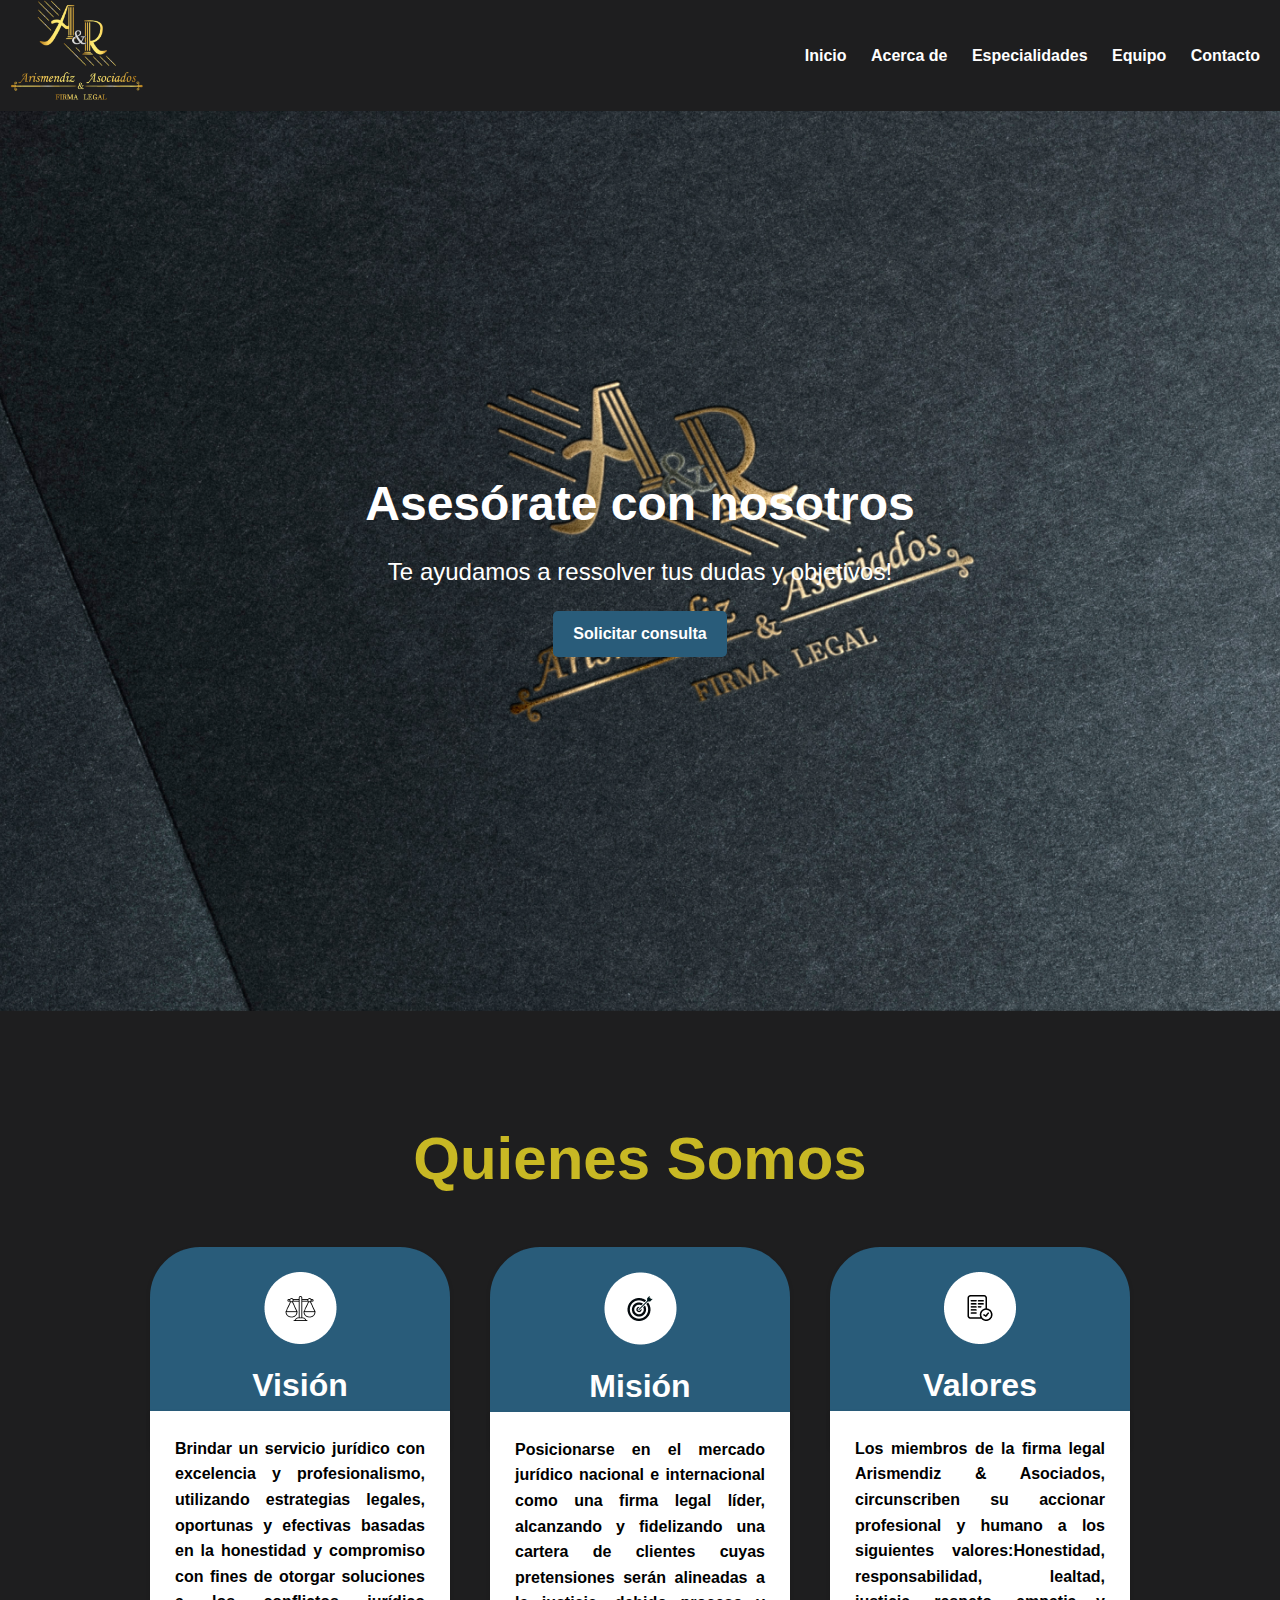
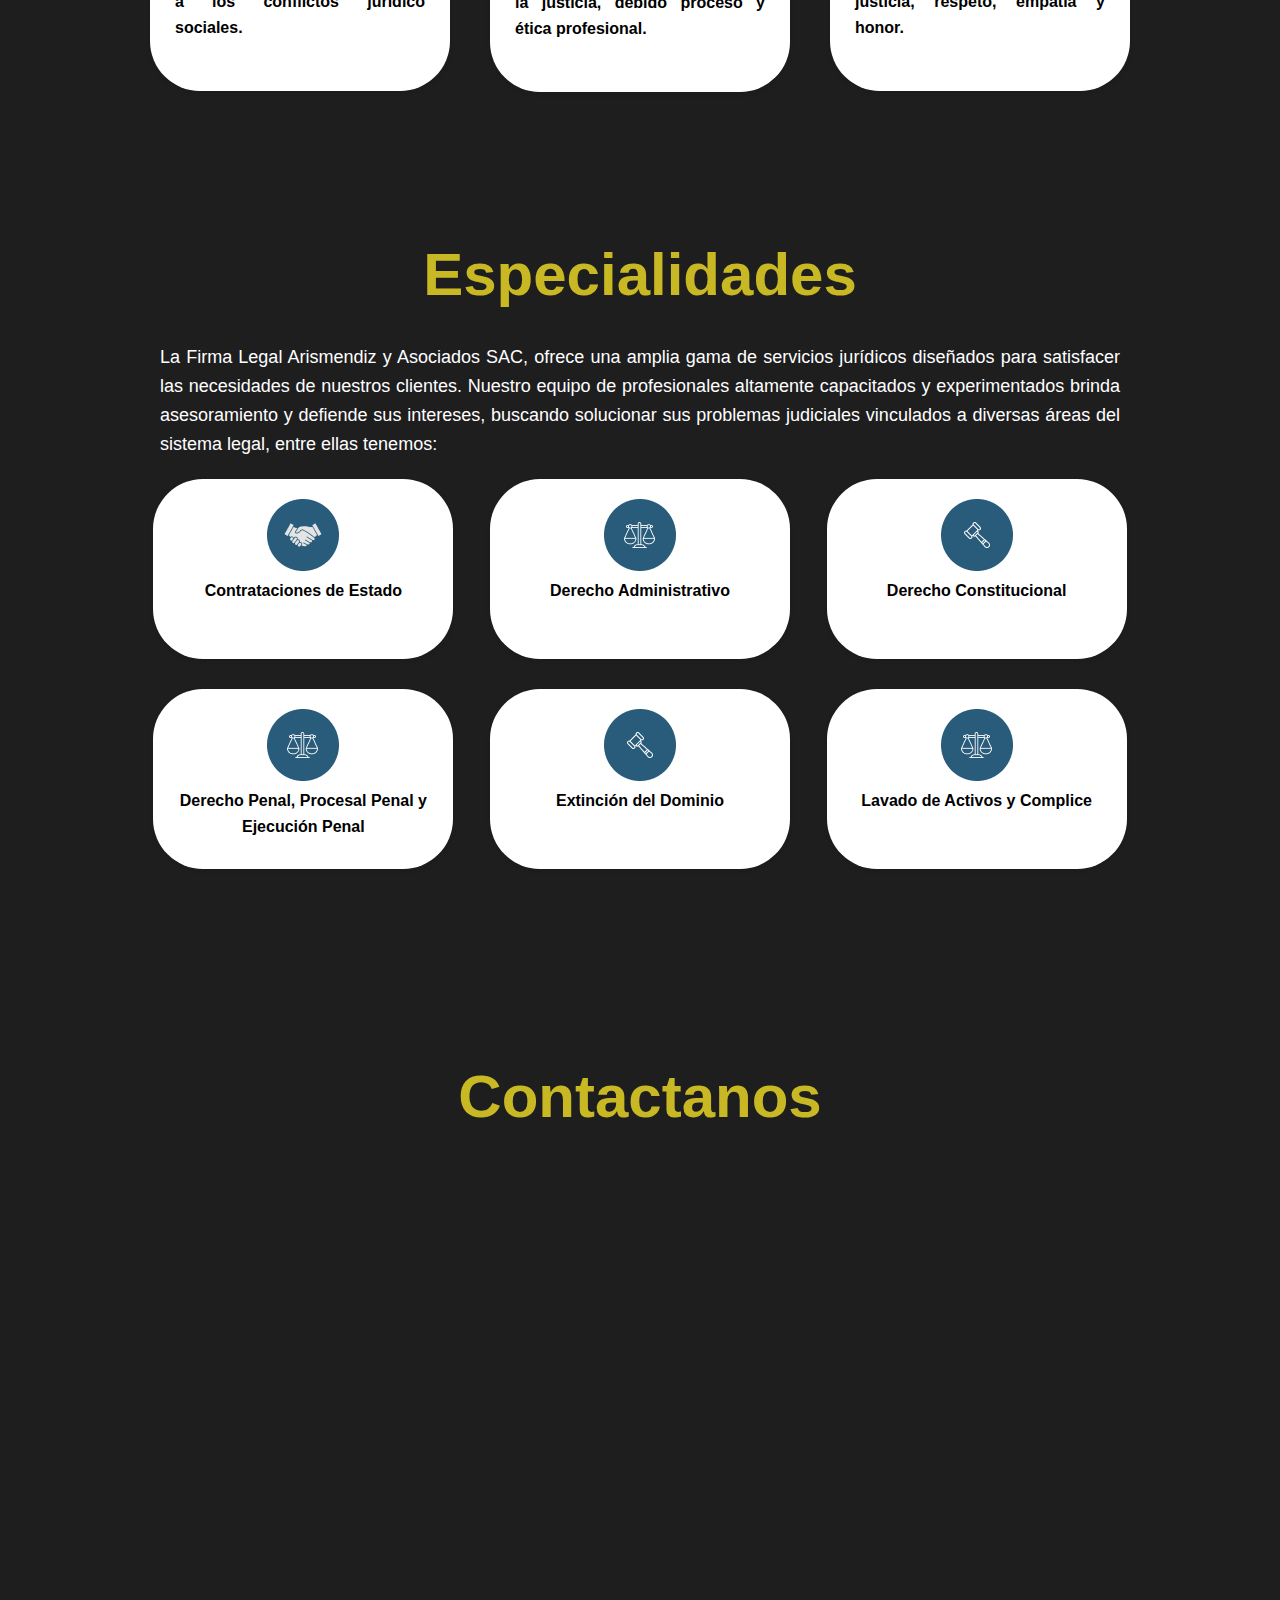
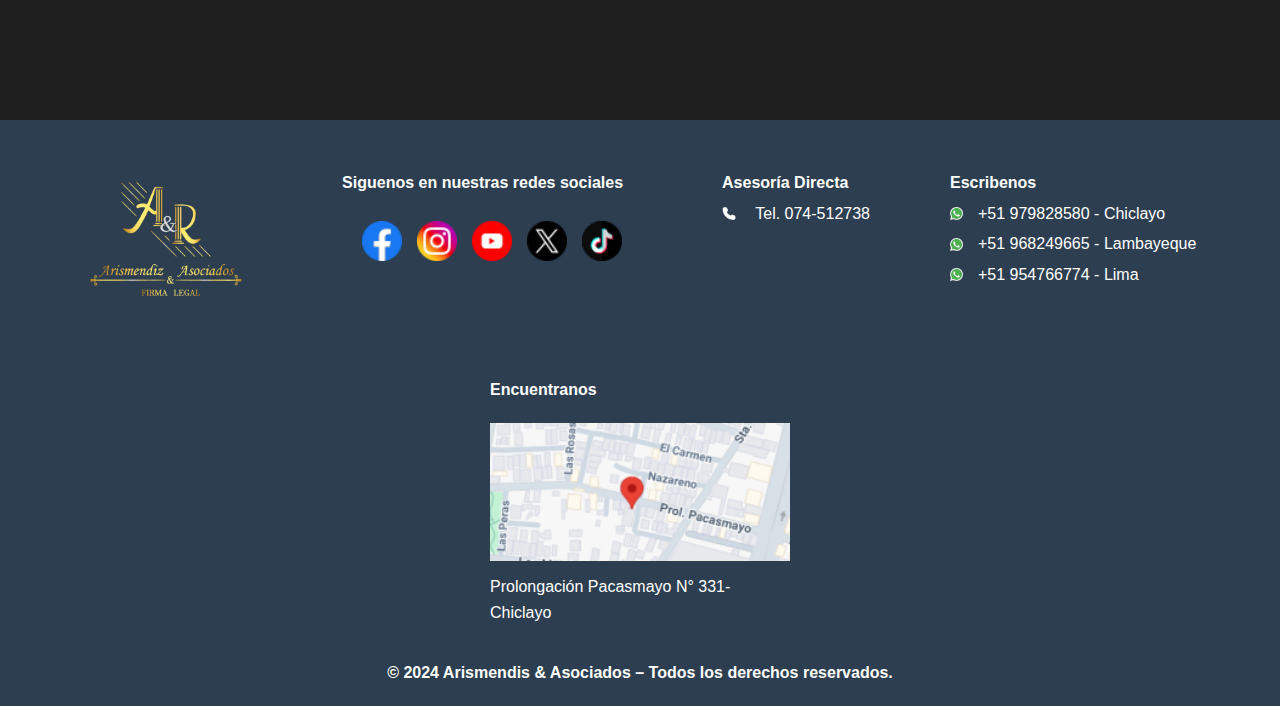
==== index.html @ 036eafca "Add files via upload" ====
<!DOCTYPE html>
<html lang="es">
<head>

    <meta charset="UTF-8">
    <meta name="viewport" content="width=device-width, initial-scale=1.0">
    <title>Arismendis y Asociados</title>

    <link rel="stylesheet" href="css/header.css">
    <link rel="stylesheet" href="css/styles.css">
    <link rel="stylesheet" href="css/body.css">
    <link rel="stylesheet" href="css/acerca.css">
    <link rel="stylesheet" href="css/especialidades.css">
    <link rel="stylesheet" href="css/contactanos.css">
    <link rel="stylesheet" href="css/equipo.css">
    <link rel="stylesheet" href="css/footer.css">

</head>



<body>

    <script src="js/model.js"></script>
    <script src="js/formulario.js"></script>



    <!-- Header -->
    <header>
        <div class="logo">
            <a href="Index.html#inicio"> <img src="Images/Logo2.png" alt="Logo"></a>
        </div>
        
        <nav class="navbar">

            <ul class="ul_links">

                <li class="li_links"><a href="#inicio">Inicio</a></li>
                <li class="li_links"><a href="acerca.html">Acerca de</a></li>
                <li class="li_links"><a href="especialidades.html">Especialidades</a></li>
                <li class="li_links"><a href="equipo.html">Equipo</a></li>
                <li class="li_links"><a href="contactanos.html">Contacto</a></li>

            </ul>

        </nav>

        
        <input type="checkbox" id="btnMenu">
        <label for="btnMenu" class="lblMenu">
            <span id="spn1"></span>
            <span id="spn2"></span>
            <span id="spn3"></span>
        </label>

    </header>



    <!-- Sección Inicio -->
    <section id="inicio" class="hero">
        <h1>Asesórate con nosotros</h1>
        <p>Te ayudamos a ressolver tus dudas y objetivos!</p>
        <a href="#contacto" class="btn">Solicitar consulta</a>
    </section>




  <!-- Sección Acerca de Nosotros -->
  <section id="acerca">

    <div class="Acerca-titulo"> 
        <h1>Quienes Somos</h1>
    </div>

    <div class="Acerca-grid-01">
            
        <div class="Acerca-item-01">
            <h1><img src="Images/vision.png"> <br> Visión</h1>
            
            <div class="Acerca-item-02">
                <p>Brindar un servicio jurídico con excelencia y profesionalismo, 
                    utilizando estrategias legales, oportunas y efectivas basadas 
                    en la honestidad y compromiso con fines de otorgar soluciones a 
                    los conflictos jurídico sociales.</p>
            </div>

        </div>

        <div class="Acerca-item-01">
            <h1><img src="Images/mision.png"><br> Misión</h1>

            <div class="Acerca-item-02">
                <p>Posicionarse en el mercado jurídico nacional e internacional 
                    como una firma legal líder, alcanzando y fidelizando una cartera 
                    de clientes cuyas pretensiones serán alineadas a la justicia, 
                    debido proceso y ética profesional.</p>
            </div>
            
        </div>

        <div class="Acerca-item-01">
            <h1><img src="Images/valores.png"><br> Valores</h1>

            <div class="Acerca-item-02">
                <p>Los miembros de la firma legal Arismendiz & Asociados, circunscriben 
                    su accionar profesional y humano a los siguientes valores:Honestidad,
                    responsabilidad, lealtad, justicia, respeto, empatia y honor.</p>
            </div>
            
        </div>
        
 


    
</section>



 <!-- Sección Especialidades  -->
 <section id="Especialidades" class="Especialidades">
    <div class="Especialidades-titulo"> 
        <h1>Especialidades</h1>
    </div>

        <div class="Especialidades-parrafo">
            <p>La Firma Legal Arismendiz y Asociados SAC, ofrece una amplia gama de servicios jurídicos diseñados para satisfacer las necesidades
                de nuestros clientes. Nuestro equipo de profesionales altamente capacitados y experimentados brinda asesoramiento y defiende sus 
                intereses, buscando solucionar sus problemas judiciales vinculados a diversas áreas del sistema legal, entre ellas tenemos:</p>
        </div>

        <div class="Especialidades-grid-01">
            
        <div class="Especialidades-item">
            <p><img src="Images/manos.png"> <br> Contrataciones de Estado</p>
        </div>

        <div class="Especialidades-item">
            <p><img src="Images/balanza.png"><br> Derecho Administrativo</p>
        </div>

        <div class="Especialidades-item">
            <p><img src="Images/maza.png"><br> Derecho Constitucional</p>
        </div>

        <div class="Especialidades-item">
            <p><img src="Images/balanza.png"><br> Derecho Penal, Procesal Penal y Ejecución Penal</p>
        </div>

        <div class="Especialidades-item">
            <p><img src="Images/maza.png"><br> Extinción del Dominio</p>
        </div>

        <div class="Especialidades-item">
            <p><img src="Images/balanza.png"><br> Lavado de Activos y Complice</p>
        </div>

        </div>
    
    </div>
    </div>
</section>

 <!-- Sección Contacto  -->
<section id="contacto" class="contacto">
    <div class="Contacto-titulo">
        <h1>Contactanos</h1>
    </div>

    <div class="Elementos_contacto">
        <form action="#">
            <input type="text" name="nombre" placeholder="Tu Nombre">
            <input type="text" name="departamento" placeholder="Departamento">
            <input type="text" name="telefono" placeholder="Tu Teléfono">
            <input type="email" name="email" placeholder="Tu Email">
            <textarea name="mensaje" placeholder="Tu Mensaje"></textarea>
            <button type="submit">Enviar Consulta</button>
        </form>

        <div class="Imagen-contacto">
            <img src="Images/contacto.jpg" alt="Imagen de contacto">
        </div>
    </div>
</section>


    <!-- Footer -->
    <footer>

      
        
        <div class="Elementos_footer">


            <div class="Logo_inferior">
                <a href="index.html#inicio"><img src="Images/logo_footer.png"></a>
            </div>

            <div class="Redes">
                <p>Siguenos en nuestras redes sociales</p>
                <br>
                <ul>
                    <li><a href="https://web.facebook.com/watch/Arismendizyasociados/?_rdc=1&_rdr#"><img src="Images/facebook.png"></a></li>
                    <li><a href="https://www.instagram.com/arismendiz_asociados/?locale=es_US"><img src="Images/instagram.png"></a></a></li>
                    <li><a href="https://www.youtube.com/@Arismendiz_Asociados"><img src="Images/youtube.png"></a></a></li>
                    <li><a href="https://x.com/ArismendizAsocs"><img src="Images/twiter.png"></a></a></li>
                    <li><a href="https://www.tiktok.com/@arismendizasociad?is_from_webapp=1&sender_device=pc"><img src="Images/tiktok.png"></a></a></li>

                </ul>
            </div>


            <div class="Asesoria">
                <p>Asesoría Directa</p>
                <ul>
                    <li><img src="Images/tel.png"> Tel. 074-512738</li>
                </ul>
            </div>
    
           
    
            <div class="Escribenos">
                <p>Escribenos</p>
                <ul>
                    <li><img src="Images/whatsapp.png">+51 979828580 - Chiclayo</li>
                    <li><img src="Images/whatsapp.png">+51 968249665 - Lambayeque</li>
                    <li><img src="Images/whatsapp.png">+51 954766774 - Lima</li>
                </ul>
            </div>
    
    
            <div class="Ubicanos">
                <p>Encuentranos</p>
                <p></p>
                
                <a href="https://www.google.com/maps/place/Prol.+Pacasmayo+331,+Chiclayo+14008/@-6.784067,-79.8501225,17z/data=!3m1!4b1!4m5!3m4!1s0x904cef3c8d4269bf:0x8d8706b9c3af99cf!8m2!3d-6.784067!4d-79.8475476?entry=ttu&g_ep=EgoyMDI0MTAxNi4wIKXMDSoASAFQAw%3D%3D">
                    <img src="Images/mapa.png"> 
                </a>
    
                <ul>
                    <li>Prolongación Pacasmayo N° 331- Chiclayo</li>
                </ul>
            </div>  
    
        </div>

      

        <div class="Mensaje">
            <p>© 2024 Arismendis & Asociados – Todos los derechos reservados.</p>
        </div>
    </footer>
</body>
</html>
---- css/header.css ----
/* resolución de Smartphone */
@media (max-width: 768px) 
{
    .ul_links{
        display: none;
        flex-direction: column;
        position: absolute;
        background-color: #1e1e1f;
        width: 768px;
        top: 20px;
        align-items: center;
        margin-left: -320px;
        padding-bottom: 70px;
        padding-top: 0px;
    }

    .li_links{
        padding: 5px;
        font-size: 25px;
    }



    .lblMenu{
        width: 50px;
        height: 30px;
        position: relative;
        cursor: pointer;
        margin-right: 50px;
    }

    .lblMenu #spn1, #spn2, #spn3 {
        position: absolute;
        content: '';
        background: #ffffff ;
        width: 50px;
        height: 5px;
        border-radius: 5px;
        transition: all 400ms ease;   
    }

    #spn2{
        top: 11px;
    }

    #spn3{
        top: 22px;
    }

    #btnMenu{
        display: none;
    }

    #btnMenu:checked ~ .lblMenu #spn1{
        transform: rotate(140deg);
        top: 10px;
    }

    #btnMenu:checked ~ .lblMenu #spn2{
        opacity: 0;
    }

    #btnMenu:checked ~ .lblMenu #spn3{
        transform: rotate(-140deg);
        top: 10px;
    }

    .navbar{
        position: relative;
        justify-content: space-between;
        align-items: center;
        flex-wrap: wrap;
        padding-right: 200px;
        display: flex;
        height: 100%;
    }
    

        header .logo {
        font-size: 24px;
        font-weight: bold;
        margin-right: auto; /* Añade espacio entre el logo y el menú */
        margin-left: 10px;
    }
    


}


/* resolución de Tablet */
@media (max-width: 1024px) 
{
    
    header {
        background-color: #1e1e1f;
        color: white;
        padding: 0px 0;
        display: flex;
        justify-content:flex-start; /* Alinea los elementos al inicio (izquierda) */
        align-items: center;
    }

    header .logo {
        font-size: 24px;
        font-weight: bold;
        margin-right: auto; /* Añade espacio entre el logo y el menú */
        margin-left: 10px;
    }
    
    header .logo img {
        height: auto
    }

    nav ul li {
        display: inline;
        margin-right: 20px;
    }

    #btnMenu{
        display: none;
    }

}


/* resolución de Escritorio */
@media (max-width: 1920px) 
{

    header {
        background-color: #1e1e1f;
        color: white;
        padding: 0px 0;
        display: flex;
        justify-content:flex-start; /* Alinea los elementos al inicio (izquierda) */
        align-items: center;

    }
    
    img {
        max-width: 100%;
        height: auto;
    }
    
    header .logo {
        font-size: 24px;
        font-weight: bold;
        margin-right: auto; /* Añade espacio entre el logo y el menú */
        margin-left: 10px;
    }
    
    header .logo img {
        height: 100px
    }
    
    
    nav ul {
        list-style: none;
        padding: 0;
    }
    
    nav ul li {
        display: inline;
        margin-right: 20px;
    }
    
    nav ul li a {
        color: white;
        text-decoration: none;
        font-weight: bold;
    }
    
    #btnMenu{
        display: none;
    }

}
---- css/styles.css ----
*
{
    margin: 0;
    padding: 0;
    box-sizing: border-box;
}


.btn 
{
    background-color: #295C7A;
    color: white;
    font-weight: bold;
    font-size: 18;
    padding: 10px 20px;
    text-decoration: none;
    border-radius: 5px;
}

section 
{ padding: 80px 20px; }




blockquote {
    background-color: #ecf0f1;
    padding: 20px;
    border-left: 5px solid #e67e22;
    margin: 20px 0;
}

form {
    display: flex;
    flex-direction: column;
    gap: 32px;
    width: 450px;
    margin: 10px 30px;
}



form input, form textarea {
    padding: 10px;
    border: 1px solid #ccc;
    border-radius: 5px;
}

form button {
    padding: 10px;
    background-color: #2c3e50;
    color: white;
    border: none;
    border-radius: 5px;
}
---- css/body.css ----
body {
    font-family: Arial, sans-serif;
    line-height: 1.6;
    color: #ffffff;
    background-color: #1e1e1f;
}


.hero {
    background: url('../Images/logo.png') no-repeat center center/cover;
    color: white;
    height: 100vh;
    display: flex;
    justify-content: center;
    align-items: center;
    flex-direction: column;
    text-align: center;
}

.hero h1 {
    font-size: 48px;
    margin-bottom: 10px;
}

.hero p {
    font-size: 24px;
    margin-bottom: 20px;
}
---- css/acerca.css ----
.Acerca-grid-01 {
    display: flex;
    flex-wrap: wrap; 
    gap: 40px; 
    justify-content: center; 
    margin: 40px auto; 
}


.Acerca-item-01 {
    background-color: #295C7A;
    color: rgb(255, 255, 255);
    padding: 25px;
    border-radius: 50px;
    border-bottom-left-radius: 0;
    border-bottom-right-radius: 0;
    box-shadow: 0 2px 5px rgba(0, 0, 0, 0.1);
    text-align: center;
    height: 200px;
    width: 300px; 
    font-size: 16px;
    font-weight: bold;
    margin-bottom: 200px;
}


.Acerca-item-02 {
    background-color: white;
    color: black;
    padding: 25px;
    border-radius: 50px;
    border-top-right-radius: 0;
    border-top-left-radius: 0;
    box-shadow: 0 2px 5px rgba(0, 0, 0, 0.1);
    text-align: justify;
    height: 280px; 
    width: 300px; 
    font-size: 16px;
    font-weight: bold;
    margin-left: -25px;
}


.Acerca-titulo {
    color: #C8B824;
    font-size: 30px;
    text-align: center; 
    margin: 20px auto;
}


/* Tablet*/
@media (max-width: 1024px) {
    .Acerca-grid-01 {
        gap: 50px; 
        margin-bottom: 50px;
    }

    .Acerca-item-02{
        margin-left: -25px;
        
    }


}



/* Smartphone normales */
@media (max-width: 768px) {
    .Acerca-grid-01 {
        gap: 50px; 
        margin-bottom: 100px;
    }

    .Acerca-item-02{
        margin-left: -25px;
        
    }


}

/* Smartphone pequeños*/
@media (max-width: 480px) {
    .Acerca-grid-01 {
        gap: 50px;
    }

    .Acerca-titulo {
        font-size: 20px; 
        margin: 10px auto; 
    }

    .Acerca-item-01{
        font-size: 10px;
        height: 180px; 
        width: 200px; 
    }
    

    .Acerca-item-02{
        font-size: 10px;
        height: 180px;
        width: 200px;
    }
}
---- css/especialidades.css ----
.Especialidades {
    padding: 40px 20px; 
}

.Especialidades-grid-01 {
    display: flex;
    justify-content: space-around; 
    gap: 10px; 
    flex-wrap: wrap;
    margin: 20px auto; 
    max-width: 1000px;
}


.Especialidades-titulo {
    color: #C8B824;
    font-size: 30px;
    text-align: center; 
    margin: 20px auto;
}


.Especialidades-parrafo {
    text-align: justify;
    font-size: 18px;
    margin: 0 auto; 
    max-width: 1000px;
    padding: 0 20px; 
}


.Especialidades-item {
    background-color: white;
    color: black;
    padding: 20px;
    border-radius: 50px; 
    box-shadow: 0 2px 5px rgba(0, 0, 0, 0.1);
    text-align: center;
    margin-bottom: 20px;
    height: 180px;
    width: 300px;
    font-size: 16px;
    font-weight: bold;
    justify-content: center;
}

/* Estilos responsivos */
@media (max-width: 1024px) {
    .Especialidades-grid-01 {
        gap: 20px;
    }

    .Especialidades-parrafo {
        font-size: 16px; 
    }
}

@media (max-width: 768px) {
    .Especialidades-grid-01{
        justify-content: center; 
    }

    .Especialidades-item {
        margin: 0 auto; 
    }

    .Especialidades-parrafo {
        font-size: 15px; 
    }

    .Especialidades-titulo {
        font-size: 26px;
    }
}

@media (max-width: 480px) {
    .Especialidades-item {
        width: 100%; 
        height: auto; 
        padding: 15px; 
    }

    .Especialidades-parrafo {
        padding: 0 10px;
    }

    .Especialidades-titulo {
        font-size: 22px;
        margin: 10px auto;
    }
}
---- css/contactanos.css ----
/* Título de la sección */
.Contacto-titulo {
    color: #C8B824;
    font-size: 30px;
    text-align: center; 
    margin: 20px auto;
}

/* Estilo inicial del formulario */
form {
    transform: translateX(-100%); /* Comienza fuera de la pantalla a la izquierda */
    opacity: 0; /* Invisible inicialmente */
    transition: transform 1s ease-out, opacity 1s ease-out; /* Transición suave */
}

/* Clase activa para mostrar el formulario */
form.active {
    transform: translateX(0); /* Lo lleva a su posición original */
    opacity: 1; /* Lo hace visible */
}

/* Contenedor de elementos */
.Elementos_contacto {
    display: flex;
    justify-content: space-between; /* Distribuye espacio entre el formulario y la imagen */
    align-items: flex-start; /* Alinea los elementos al inicio de cada columna */
    margin: 40px auto; /* Espaciado superior/inferior */
    max-width: 1200px; /* Ancho máximo para la sección */
    gap: 40px; /* Espaciado entre el formulario y la imagen */
}


/* Estilo inicial de la imagen */
.Elementos_contacto img {
    transform: translateX(100%); /* Comienza fuera de la pantalla a la derecha */
    opacity: 0; /* Invisible inicialmente */
    transition: transform 1s ease-out, opacity 1s ease-out; /* Transición suave para posición y opacidad */
}

/* Clase activa para mostrar la imagen */
.Elementos_contacto img.active {
    transform: translateX(0); /* Mueve la imagen a su posición normal */
    opacity: 1; /* La hace visible */
}






/* Imagen de contacto */
.Elementos_contacto img {
    border-radius: 5%; /* Esquinas redondeadas */
    max-width: 100%; /* La imagen no excede su contenedor */
    height: auto; /* Mantiene la proporción de la imagen */
}

/* Estilos del formulario */
form {
    display: flex;
    flex-direction: column; /* Coloca los elementos del formulario en columna */
    gap: 15px; /* Espaciado entre los campos del formulario */
    flex: 1; /* El formulario ocupa un espacio flexible */
    max-width: 500px; /* Máximo ancho del formulario */
}

form input,
form textarea {
    width: 100%; /* Ocupa todo el ancho del contenedor */
    padding: 10px; /* Espaciado interno */
    font-size: 16px;
    border: 1px solid #ccc; /* Bordes del campo */
    border-radius: 5px; /* Bordes redondeados */
    box-sizing: border-box; /* Incluye el padding en el tamaño total */
}

form textarea {
    min-height: 120px; /* Altura mínima para el textarea */
    resize: vertical; /* Permite redimensionar solo verticalmente */
}

form button {
    background-color: #2c3e50;
    color: white;
    border: none;
    padding: 10px;
    font-size: 16px;
    border-radius: 5px;
    cursor: pointer;
}

form button:hover {
    background-color: #1a252f; /* Color más oscuro en hover */
}






/* Estilos responsivos */
@media (max-width: 1024px) {
    .Elementos_contacto {
        gap: 20px; /* Reduce el espacio entre elementos */
        justify-content: center;
    }

    .Elementos_contacto img {
        max-width: 1%; /* Reduce el tamaño de la imagen en pantallas medianas */
        display: none;
    }
}

@media (max-width: 768px) {
    .Elementos_contacto {
        flex-direction: column; /* Cambia a diseño en columna */
        align-items: center; /* Centra los elementos */
    }

    .Elementos_contacto img {
        display: none; /* Oculta la imagen en pantallas más pequeñas */
    }

    form {
        max-width: 80%; /* Ajusta el ancho del formulario */
    }
}

@media (max-width: 480px) {
    form input,
    form textarea,
    form button {
        font-size: 14px; /* Reduce el tamaño de fuente en pantallas pequeñas */
        padding: 8px; /* Ajusta el padding */
    }

    form {
        max-width: 100%; /* El formulario ocupa todo el ancho disponible */
    }
}
---- css/equipo.css ----
/* Título de la sección */
.equipo-titulo-01 {
    color: #C8B824;
    font-size: 30px;
    text-align: center; /* Centra el título */
    margin: 20px auto; /* Espaciado superior e inferior */
}

/* Contenedores de grilla */
.equipo-grid-01,
.equipo-grid-02 {
    display: flex;
    justify-content: center; /* Centra los elementos horizontalmente */
    align-items: center; /* Alinea los elementos verticalmente */
    gap: 20px; /* Espaciado entre imagen y texto */
    margin: 50px auto; /* Centra la grilla */
    flex-wrap: wrap; /* Permite que los elementos se ajusten en filas */
    max-width: 1200px; /* Ancho máximo para la sección */
}

/* Imagen del equipo */
.equipo-grid-01 img,
.equipo-grid-02 img {
    border-radius: 20px; /* Bordes redondeados */
    max-width: 400px; /* Ancho máximo de la imagen */
    height: auto; /* Mantiene proporciones */
    margin-top: 20px; /* Espaciado superior */
}

/* Contenedores de texto */
.texto-01,
.texto-02 {
    flex: 1; /* Ocupa el espacio restante */
    display: flex;
    flex-direction: column; /* Apila los elementos verticalmente */
    gap: 10px; /* Espaciado entre título y descripción */
}

/* Títulos de los socios */
.equipo-item-01 {
    background-color: transparent; /* Fondo transparente */
    color: #F5F5F5; /* Texto blanco */
    text-align: left; /* Alinea el texto a la izquierda */
    font-size: 24px;
    font-weight: bold;
}

/* Descripción de los socios */
.equipo-item-02 {
    background-color: transparent; /* Fondo transparente */
    color: #F5F5F5; /* Texto blanco */
    text-align: justify; /* Justifica el texto */
    font-size: 16px;
    line-height: 1.6; /* Mejora la legibilidad */
    padding: 10px; /* Espaciado interno */
    max-width: 700px;
}

/* Responsividad */

/* Pantallas medianas (hasta 1024px) */
@media (max-width: 1024px) {
    .equipo-grid-01,
    .equipo-grid-02 {
        gap: 15px; /* Reduce el espacio entre elementos */
    }

    .equipo-grid-01 img,
    .equipo-grid-02 img {
        max-width: 250px; /* Reduce el tamaño de la imagen */
    }

    .equipo-item-01 {
        font-size: 20px; /* Reduce el tamaño del título */
    }

    .equipo-item-02 {
        font-size: 16px; /* Reduce el tamaño del texto */
    }
}

/* Pantallas pequeñas (hasta 768px) */
@media (max-width: 768px) {
    .equipo-grid-01,
    .equipo-grid-02 {
        flex-direction: column; /* Cambia a diseño vertical */
        align-items: center; /* Centra los elementos */
    }

    .equipo-grid-01 img,
    .equipo-grid-02 img {
        max-width: 80%; /* La imagen ocupa el 80% del contenedor */
        margin: 0 auto; /* Centra la imagen */
    }

    .texto-01,
    .texto-02 {
        text-align: center; /* Centra el texto */
    }

    .equipo-item-01 {
        text-align: center;
    }

    .equipo-item-02 {
        font-size: 16px; /* Reduce el tamaño del texto */
        line-height: 1.4; /* Ajusta la legibilidad */
    }
}

/* Pantallas muy pequeñas (hasta 480px) */
@media (max-width: 480px) {
    .equipo-item-01 {
        font-size: 18px; /* Reduce el tamaño del título */
    }

    .equipo-item-02 {
        font-size: 16px; /* Reduce el tamaño del texto */
        line-height: 1.4; /* Ajusta la legibilidad */
    }

    .equipo-grid-01 img,
    .equipo-grid-02 img {
        max-width: 100%; /* La imagen ocupa todo el ancho disponible */
    }
}
---- css/footer.css ----
footer {
    background-color: #2c3e50;
    color: white;
    padding: 20px;
}

.Elementos_footer {
    display: flex;
    justify-content: space-around; /* Asegura espacio entre los bloques */
    align-items: flex-start;
    flex-wrap: wrap; /* Permite que los elementos se acomoden en varias filas si es necesario */
    gap: 20px; /* Espacio entre elementos */
    margin-bottom: 20px;
}

.Redes {
    margin: 10px;
    flex: 1 1 280px; /* Ancho mínimo de 280px, flexible */
    max-width: 300px;
}

.Redes ul {
    list-style-type: none; /* Quita los puntos de la lista */
    padding: 0;
    display: flex; /* Organiza los íconos en una fila horizontal */
    justify-content: center; /* Centra los íconos */
    gap: 15px; /* Espaciado entre los íconos */
    margin: 0;
}

.Redes li {
    margin: 0;
}

.Redes img {
    width: 40px; 
    height: auto;
    transition: transform 0.2s; /* Efecto suave de transición al hover */
}

.Ubicanos img,
.Logo_inferior img{
    transition: transform 0.2s; /* Efecto suave de transición al hover */
}

.Redes img:hover,
.Ubicanos img:hover,
.Logo_inferior img:hover {
    transform: scale(1.1); /* Amplía ligeramente el ícono al pasar el ratón */
}

.Asesoria{
    margin-left: 50px;
    margin-right: 50px;
    margin-top: 10px;
}

.Redes,
.Escribenos,
.Ubicanos {
    margin: 10px; /* Espaciado general */
    flex: 1 1 280px; /* Ancho mínimo de 280px, flexible */
    max-width: 300px;
}

.Asesoria ul,
.Escribenos ul,
.Ubicanos ul {
    list-style-type: none; /* Quita los puntos de la lista */
    padding: 0;
}

.Asesoria li,
.Escribenos li,
.Ubicanos li {
    display: flex;
    align-items: center; /* Alinea verticalmente la imagen y el texto */
    gap: 10px;
    margin: 5px 0;
}

.Asesoria img,
.Escribenos img,
.Ubicanos img {
    height: 13px;
    margin-right: 5px;
}

footer p {
    font-weight: bold;
    margin-top: 20px;
}

footer .Ubicanos img {
    width: 100%; /* Ajusta el tamaño del mapa */
    height: auto;
}

.Logo_inferior {
    flex: 1 1 150px;
    max-width: 200px;
    margin: auto;
}

.Mensaje {
    text-align: center;
}

/* resolución de Smartphone */
@media (max-width: 768px) {
    .Elementos_footer, .Redes {
        flex-direction: column; /* Cambia a diseño en columna */
        align-items: center; /* Centra los elementos */
        text-align: center;
    }

    .Redes ul {
        flex-wrap: wrap; /* Permite que los íconos pasen a la siguiente fila si no caben */
        gap: 10px; /* Reduce el espaciado en pantallas pequeñas */
    }

    .Redes img {
        width: 35px; /* Reduce el tamaño de los íconos */
    }

    .Redes,
    .Asesoria,
    .Escribenos,
    .Ubicanos,
    .Logo_inferior {
        flex: 1 1 100%; /* Ocupan el 100% del ancho disponible */
        max-width: none; /* Sin límite de ancho */
    }

    footer .Ubicanos img {
        width: 80%; /* Reduce el tamaño del mapa para pantallas pequeñas */
        margin: auto;
    }
}

@media (max-width: 480px) {
    .Asesoria li,
    .Escribenos li,
    .Ubicanos li {
        flex-direction: column; /* Imagen arriba, texto abajo */
        align-items: flex-start; /* Alinea los textos a la izquierda */
        text-align: left;
        gap: 5px;
    }

    footer .Ubicanos img {
        width: 100%; /* Usa todo el ancho disponible */
    }

    .Mensaje p {
        font-size: 0.9rem; /* Ajusta el tamaño del texto */
    }

    .Redes img {
        width: 30px; /* Reduce aún más el tamaño de los íconos en pantallas muy pequeñas */
    }
}
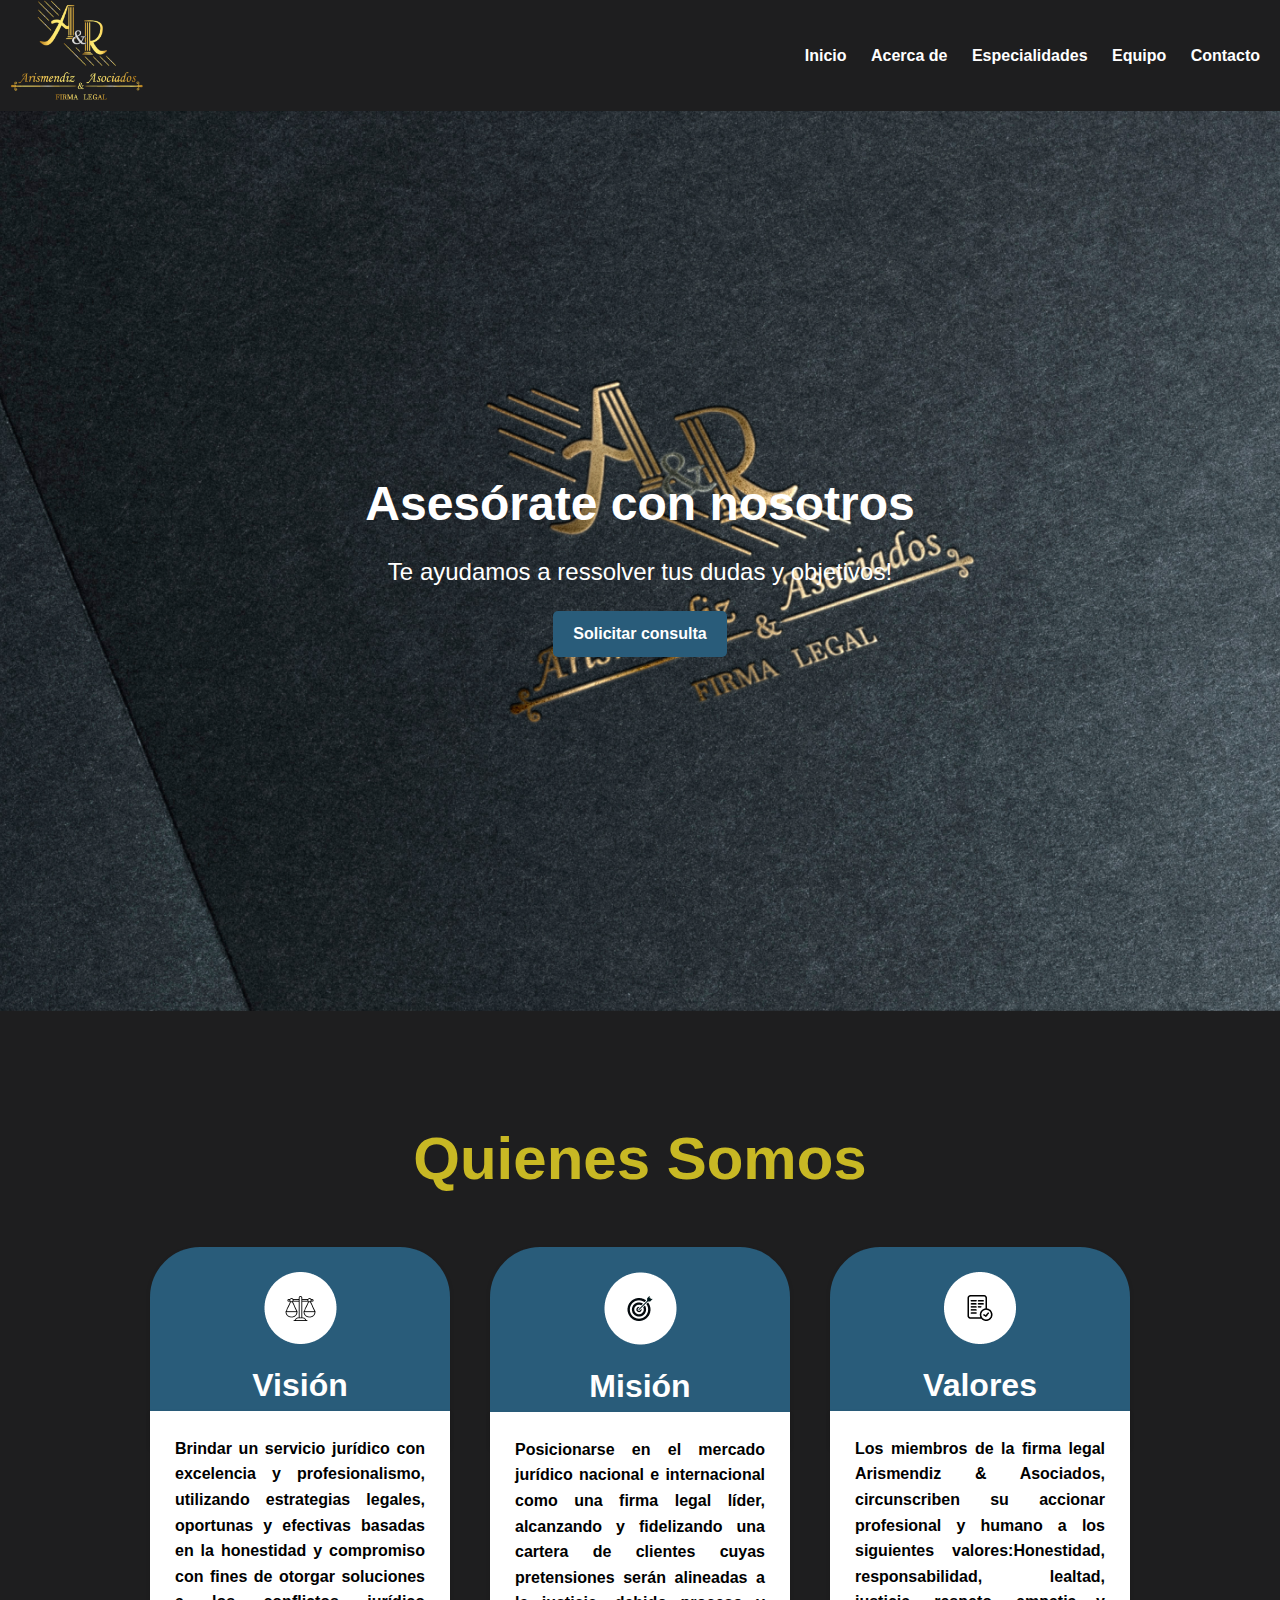
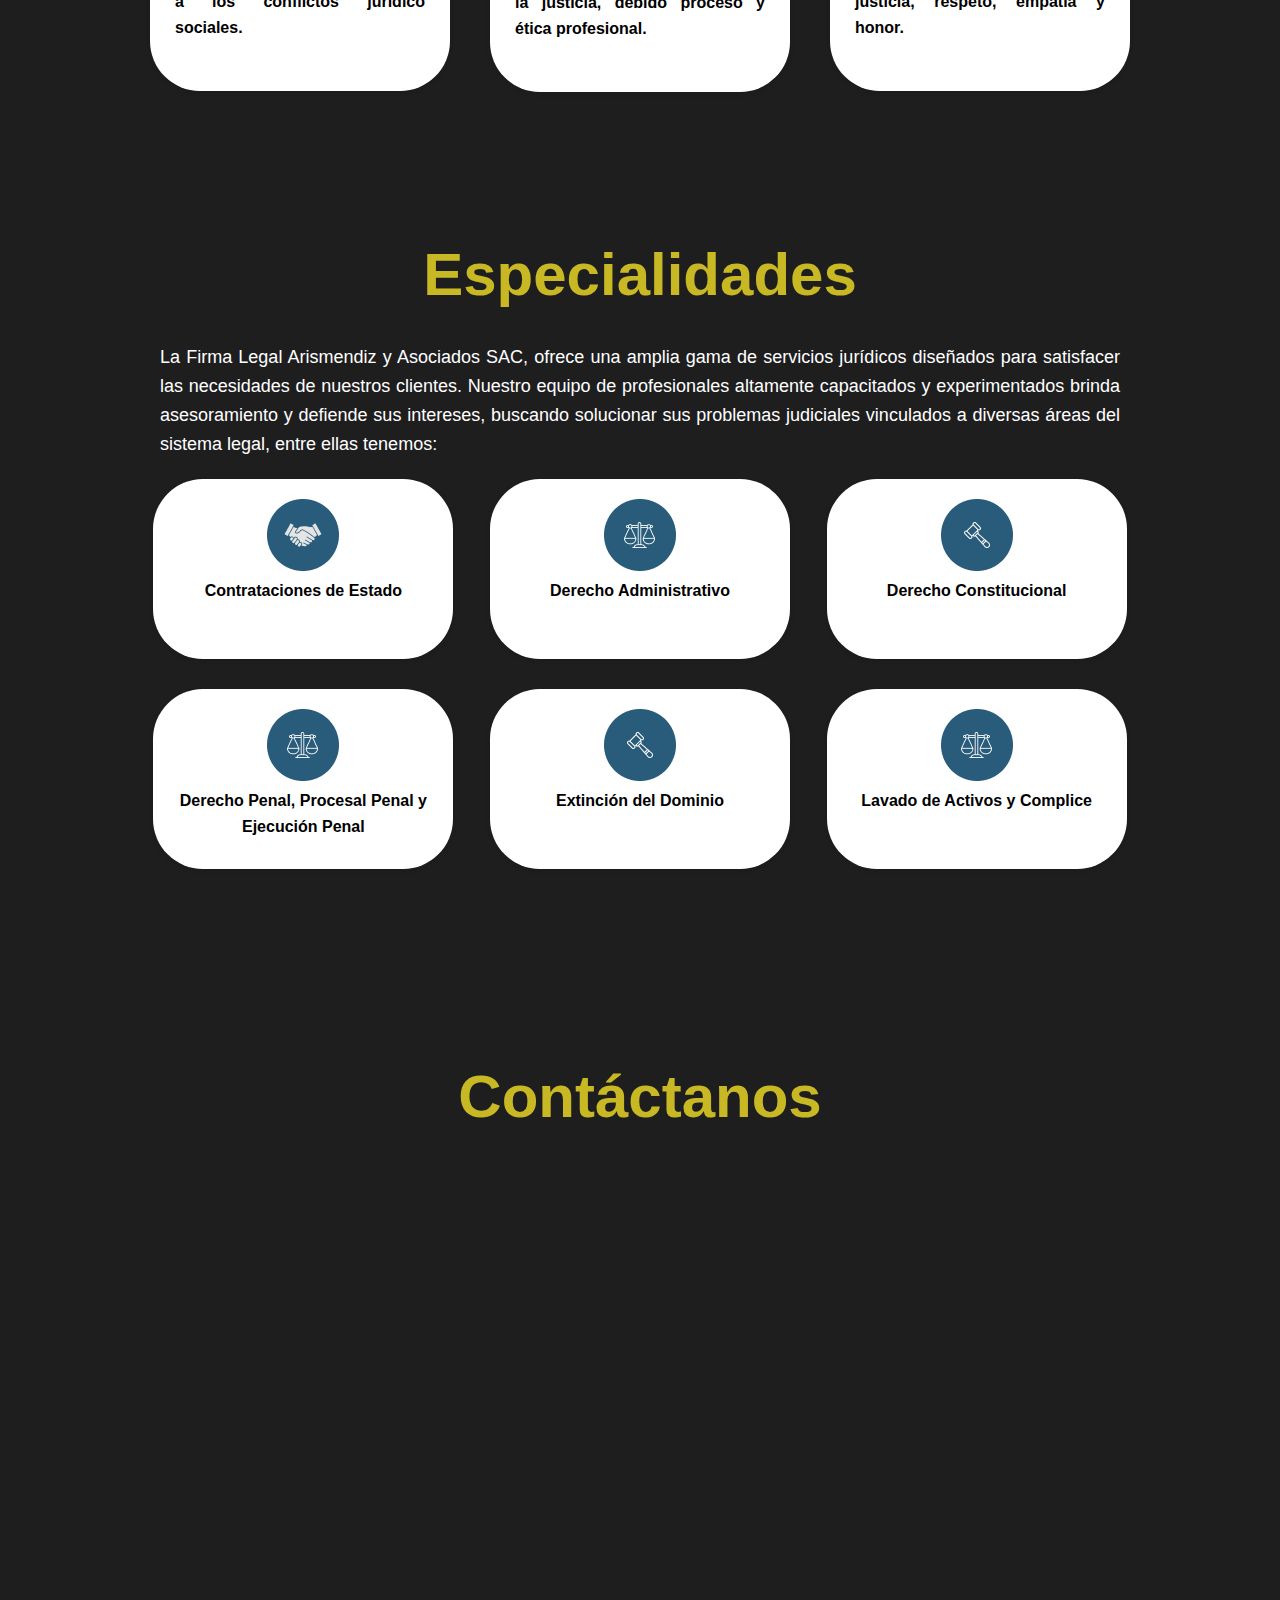
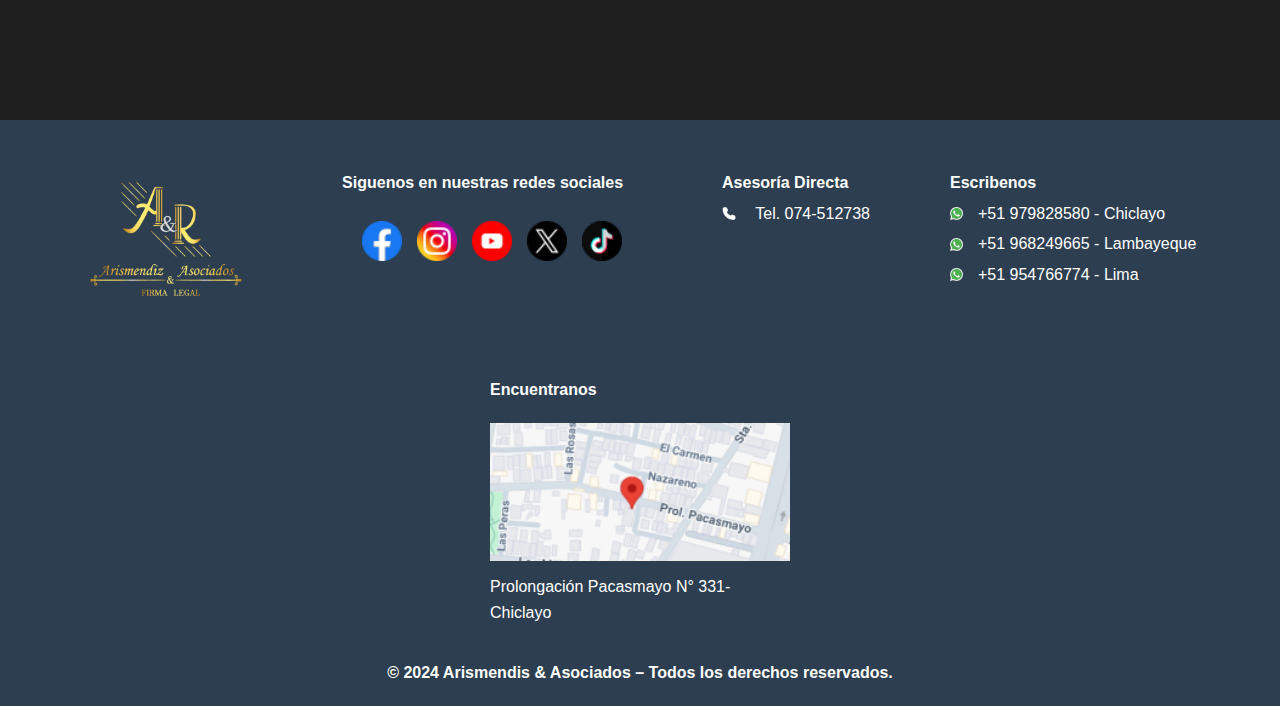
==== commit 08e2166b: "Add files via upload" ====
--- a/index.html
+++ b/index.html
@@ -164,28 +164,29 @@
     </div>
 </section>
 
- <!-- Sección Contacto  -->
+
+
+<!-- Sección Contacto -->
 <section id="contacto" class="contacto">
-    <div class="Contacto-titulo">
-        <h1>Contactanos</h1>
+    <div class="Contacto-titulo"> 
+        <h1>Contáctanos</h1>
     </div>
 
     <div class="Elementos_contacto">
-        <form action="#">
-            <input type="text" name="nombre" placeholder="Tu Nombre">
-            <input type="text" name="departamento" placeholder="Departamento">
-            <input type="text" name="telefono" placeholder="Tu Teléfono">
-            <input type="email" name="email" placeholder="Tu Email">
-            <textarea name="mensaje" placeholder="Tu Mensaje"></textarea>
+        <form id="formularioContacto" onsubmit="validarFormulario(event)">
+            <input type="text" id="nombre" name="nombre" placeholder="Tu Nombre">
+            <input type="text" id="departamento" name="departamento" placeholder="Departamento">
+            <input type="text" id="telefono" name="telefono" placeholder="Tu Teléfono">
+            <input type="email" id="email" name="email" placeholder="Tu Email">
+            <textarea id="mensaje" name="mensaje" placeholder="Tu Mensaje"></textarea>
             <button type="submit">Enviar Consulta</button>
         </form>
 
         <div class="Imagen-contacto">
-            <img src="Images/contacto.jpg" alt="Imagen de contacto">
-        </div>
+            <img src="Images/contacto.jpg" alt="Contacto">
+        </div> 
     </div>
 </section>
-
 
     <!-- Footer -->
     <footer>
--- a/css/header.css
+++ b/css/header.css
@@ -2,6 +2,7 @@
 /* resolución de Smartphone */
 @media (max-width: 768px) 
 {
+   
     .ul_links{
         display: none;
         flex-direction: column;
@@ -47,6 +48,7 @@
     #spn3{
         top: 22px;
     }
+
 
     #btnMenu{
         display: none;
--- a/css/body.css
+++ b/css/body.css
@@ -1,3 +1,62 @@
+
+*
+{
+    margin: 0;
+    padding: 0;
+    box-sizing: border-box;
+}
+
+
+.btn 
+{
+    background-color: #295C7A;
+    color: white;
+    font-weight: bold;
+    font-size: 18;
+    padding: 10px 20px;
+    text-decoration: none;
+    border-radius: 5px;
+}
+
+section 
+{ padding: 80px 20px; }
+
+
+
+
+blockquote {
+    background-color: #ecf0f1;
+    padding: 20px;
+    border-left: 5px solid #e67e22;
+    margin: 20px 0;
+}
+
+form {
+    display: flex;
+    flex-direction: column;
+    gap: 32px;
+    width: 450px;
+    margin: 10px 30px;
+}
+
+
+
+form input, form textarea {
+    padding: 10px;
+    border: 1px solid #ccc;
+    border-radius: 5px;
+}
+
+form button {
+    padding: 10px;
+    background-color: #2c3e50;
+    color: white;
+    border: none;
+    border-radius: 5px;
+}
+
+
+
 body {
     font-family: Arial, sans-serif;
     line-height: 1.6;
--- a/css/contactanos.css
+++ b/css/contactanos.css
@@ -22,11 +22,11 @@
 /* Contenedor de elementos */
 .Elementos_contacto {
     display: flex;
-    justify-content: space-between; /* Distribuye espacio entre el formulario y la imagen */
-    align-items: flex-start; /* Alinea los elementos al inicio de cada columna */
-    margin: 40px auto; /* Espaciado superior/inferior */
-    max-width: 1200px; /* Ancho máximo para la sección */
-    gap: 40px; /* Espaciado entre el formulario y la imagen */
+    justify-content: space-between; 
+    align-items: flex-start;
+    margin: 40px auto; 
+    max-width: 1200px; 
+    gap: 40px; 
 }
 
 
@@ -34,7 +34,7 @@
 .Elementos_contacto img {
     transform: translateX(100%); /* Comienza fuera de la pantalla a la derecha */
     opacity: 0; /* Invisible inicialmente */
-    transition: transform 1s ease-out, opacity 1s ease-out; /* Transición suave para posición y opacidad */
+    transition: transform 1s ease-out, opacity 1s ease-out;
 }
 
 /* Clase activa para mostrar la imagen */
